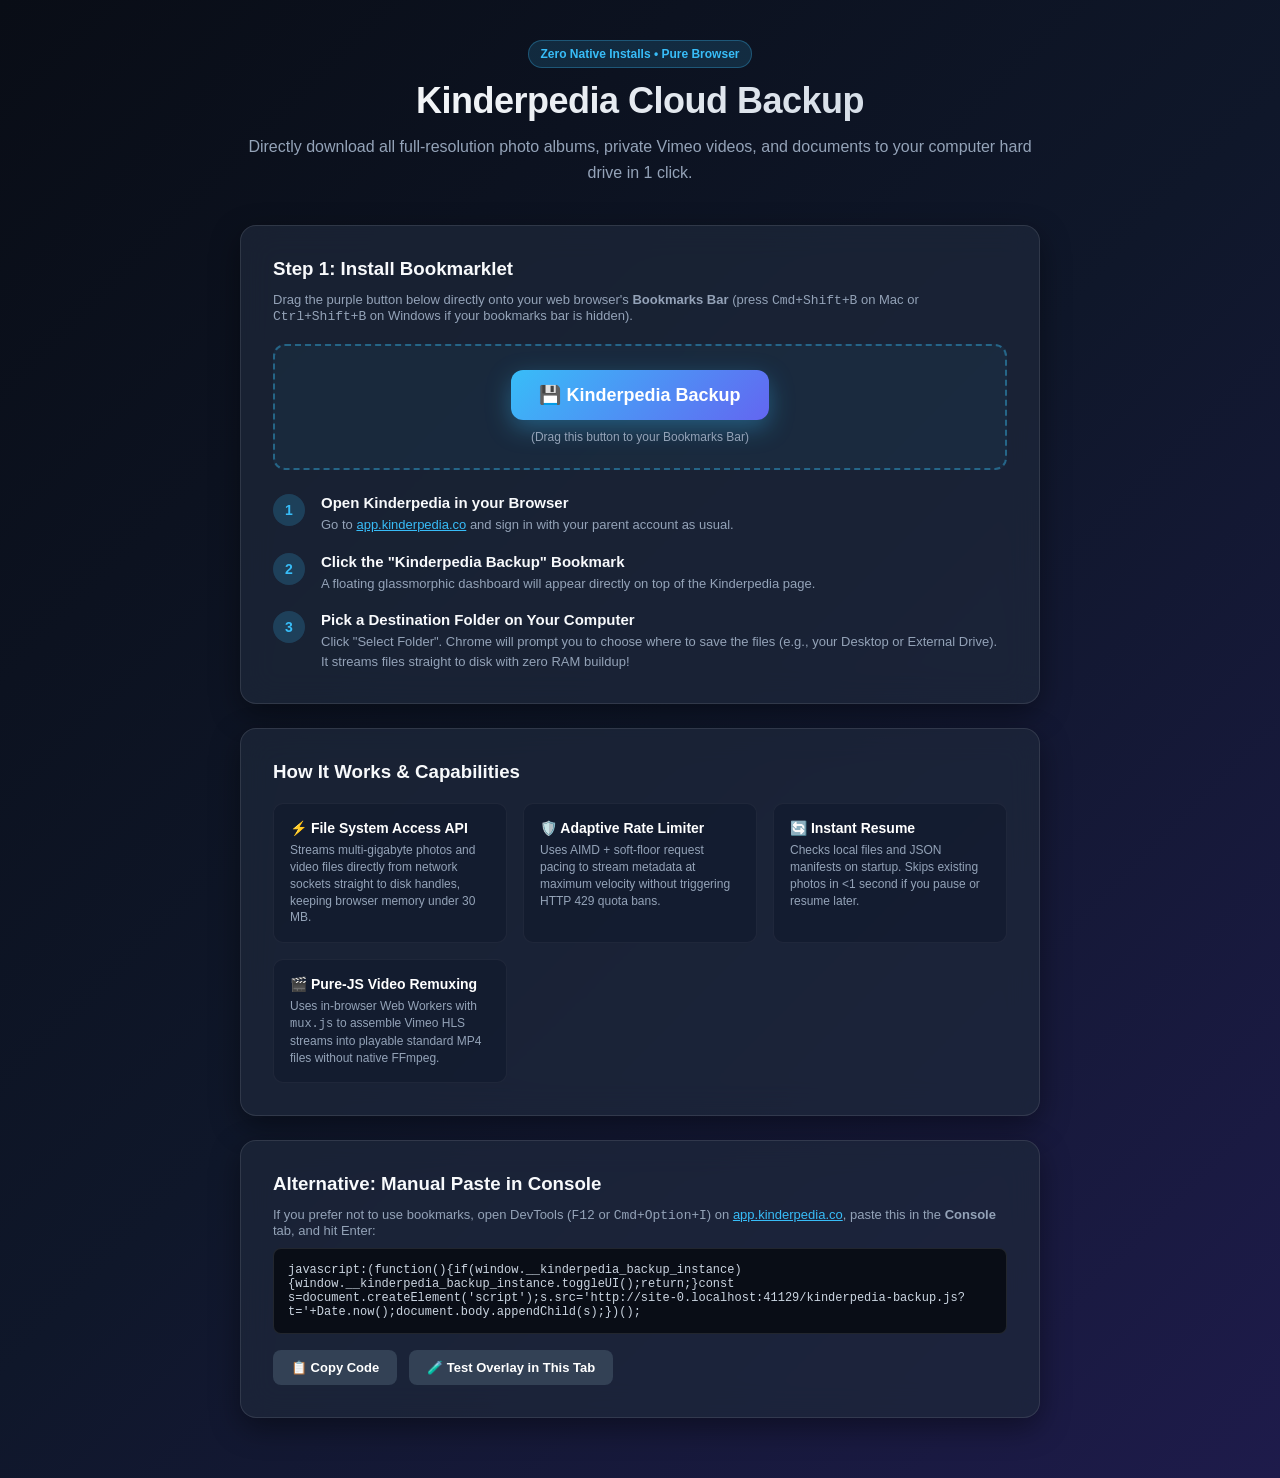
==== index.html @ d5bec0dd "Create index.html" ====
<!DOCTYPE html>
<html lang="en">
<head>
  <meta charset="UTF-8">
  <meta name="viewport" content="width=device-width, initial-scale=1.0">
  <title>Kinderpedia Cloud Backup — 1-Click Bookmarklet</title>
  <style>
    :root {
      --primary: #38bdf8;
      --primary-hover: #0284c7;
      --bg: #0f172a;
      --card-bg: rgba(30, 41, 59, 0.7);
      --border: rgba(255, 255, 255, 0.1);
      --text: #f8fafc;
      --text-muted: #94a3b8;
    }
    * { box-sizing: border-box; margin: 0; padding: 0; }
    body {
      font-family: -apple-system, BlinkMacSystemFont, "Segoe UI", Roboto, sans-serif;
      background: linear-gradient(135deg, #090d16 0%, #0f172a 50%, #1e1b4b 100%);
      color: var(--text);
      min-height: 100vh;
      display: flex;
      flex-direction: column;
      align-items: center;
      padding: 40px 20px;
    }
    .container {
      max-width: 800px;
      width: 100%;
    }
    header {
      text-align: center;
      margin-bottom: 40px;
    }
    .badge {
      display: inline-block;
      padding: 6px 12px;
      border-radius: 999px;
      background: rgba(56, 189, 248, 0.15);
      color: var(--primary);
      border: 1px solid rgba(56, 189, 248, 0.3);
      font-size: 12px;
      font-weight: 600;
      margin-bottom: 12px;
    }
    h1 {
      font-size: 36px;
      font-weight: 800;
      letter-spacing: -0.5px;
      margin-bottom: 12px;
      background: linear-gradient(90deg, #fff 0%, #cbd5e1 100%);
      -webkit-background-clip: text;
      -webkit-text-fill-color: transparent;
    }
    p.subtitle {
      font-size: 16px;
      color: var(--text-muted);
      line-height: 1.6;
    }
    .card {
      background: var(--card-bg);
      backdrop-filter: blur(16px);
      border: 1px solid var(--border);
      border-radius: 16px;
      padding: 32px;
      margin-bottom: 24px;
      box-shadow: 0 10px 30px rgba(0, 0, 0, 0.4);
    }
    .bookmark-cta {
      text-align: center;
      padding: 24px;
      background: rgba(56, 189, 248, 0.05);
      border: 2px dashed rgba(56, 189, 248, 0.4);
      border-radius: 12px;
      margin: 20px 0;
    }
    .bookmarklet-btn {
      display: inline-flex;
      align-items: center;
      gap: 10px;
      background: linear-gradient(135deg, #38bdf8 0%, #6366f1 100%);
      color: #fff;
      font-size: 18px;
      font-weight: 700;
      padding: 14px 28px;
      border-radius: 12px;
      text-decoration: none;
      box-shadow: 0 8px 24px rgba(56, 189, 248, 0.35);
      cursor: grab;
      user-select: none;
      transition: transform 0.15s ease, box-shadow 0.15s ease;
    }
    .bookmarklet-btn:hover {
      transform: translateY(-2px);
      box-shadow: 0 12px 32px rgba(56, 189, 248, 0.5);
    }
    .bookmarklet-btn:active {
      cursor: grabbing;
    }
    .steps {
      display: flex;
      flex-direction: column;
      gap: 18px;
      margin-top: 24px;
    }
    .step-item {
      display: flex;
      gap: 16px;
      align-items: flex-start;
    }
    .step-num {
      width: 32px;
      height: 32px;
      border-radius: 50%;
      background: rgba(56, 189, 248, 0.2);
      color: var(--primary);
      display: flex;
      align-items: center;
      justify-content: center;
      font-weight: 700;
      font-size: 14px;
      flex-shrink: 0;
    }
    .step-text h4 {
      font-size: 15px;
      font-weight: 600;
      margin-bottom: 4px;
    }
    .step-text p {
      font-size: 13px;
      color: var(--text-muted);
      line-height: 1.5;
    }
    .code-box {
      background: #090d16;
      border: 1px solid var(--border);
      border-radius: 8px;
      padding: 14px;
      font-family: ui-monospace, Menlo, monospace;
      font-size: 12px;
      color: #cbd5e1;
      overflow-x: auto;
      margin-top: 10px;
    }
    .features-grid {
      display: grid;
      grid-template-columns: repeat(auto-fit, minmax(220px, 1fr));
      gap: 16px;
      margin-top: 20px;
    }
    .feature-card {
      background: rgba(15, 23, 42, 0.5);
      border: 1px solid rgba(255, 255, 255, 0.05);
      padding: 16px;
      border-radius: 10px;
    }
    .feature-card h5 {
      font-size: 14px;
      color: #fff;
      margin-bottom: 6px;
      display: flex;
      align-items: center;
      gap: 6px;
    }
    .feature-card p {
      font-size: 12px;
      color: var(--text-muted);
      line-height: 1.4;
    }
    .test-actions {
      display: flex;
      gap: 12px;
      margin-top: 16px;
    }
    .btn {
      padding: 10px 18px;
      border-radius: 8px;
      font-weight: 600;
      font-size: 13px;
      border: none;
      cursor: pointer;
      transition: background 0.15s ease;
    }
    .btn-secondary {
      background: #334155;
      color: #fff;
    }
    .btn-secondary:hover {
      background: #475569;
    }
  </style>
</head>
<body>
  <div class="container">
    <header>
      <span class="badge">Zero Native Installs • Pure Browser</span>
      <h1>Kinderpedia Cloud Backup</h1>
      <p class="subtitle">Directly download all full-resolution photo albums, private Vimeo videos, and documents to your computer hard drive in 1 click.</p>
    </header>

    <div class="card">
      <h3 style="margin-bottom: 12px;">Step 1: Install Bookmarklet</h3>
      <p style="font-size: 13px; color: var(--text-muted);">
        Drag the purple button below directly onto your web browser's <b>Bookmarks Bar</b> (press <kbd>Cmd</kbd>+<kbd>Shift</kbd>+<kbd>B</kbd> on Mac or <kbd>Ctrl</kbd>+<kbd>Shift</kbd>+<kbd>B</kbd> on Windows if your bookmarks bar is hidden).
      </p>

      <div class="bookmark-cta">
        <a id="bookmarklet-link" class="bookmarklet-btn" href="#">
          💾 Kinderpedia Backup
        </a>
        <div style="font-size: 12px; color: var(--text-muted); margin-top: 10px;">
          (Drag this button to your Bookmarks Bar)
        </div>
      </div>

      <div class="steps">
        <div class="step-item">
          <div class="step-num">1</div>
          <div class="step-text">
            <h4>Open Kinderpedia in your Browser</h4>
            <p>Go to <a href="https://app.kinderpedia.co" target="_blank" style="color:var(--primary);">app.kinderpedia.co</a> and sign in with your parent account as usual.</p>
          </div>
        </div>

        <div class="step-item">
          <div class="step-num">2</div>
          <div class="step-text">
            <h4>Click the "Kinderpedia Backup" Bookmark</h4>
            <p>A floating glassmorphic dashboard will appear directly on top of the Kinderpedia page.</p>
          </div>
        </div>

        <div class="step-item">
          <div class="step-num">3</div>
          <div class="step-text">
            <h4>Pick a Destination Folder on Your Computer</h4>
            <p>Click "Select Folder". Chrome will prompt you to choose where to save the files (e.g., your Desktop or External Drive). It streams files straight to disk with zero RAM buildup!</p>
          </div>
        </div>
      </div>
    </div>

    <div class="card">
      <h3 style="margin-bottom: 12px;">How It Works & Capabilities</h3>
      <div class="features-grid">
        <div class="feature-card">
          <h5>⚡ File System Access API</h5>
          <p>Streams multi-gigabyte photos and video files directly from network sockets straight to disk handles, keeping browser memory under 30 MB.</p>
        </div>
        <div class="feature-card">
          <h5>🛡️ Adaptive Rate Limiter</h5>
          <p>Uses AIMD + soft-floor request pacing to stream metadata at maximum velocity without triggering HTTP 429 quota bans.</p>
        </div>
        <div class="feature-card">
          <h5>🔄 Instant Resume</h5>
          <p>Checks local files and JSON manifests on startup. Skips existing photos in &lt;1 second if you pause or resume later.</p>
        </div>
        <div class="feature-card">
          <h5>🎬 Pure-JS Video Remuxing</h5>
          <p>Uses in-browser Web Workers with <code>mux.js</code> to assemble Vimeo HLS streams into playable standard MP4 files without native FFmpeg.</p>
        </div>
      </div>
    </div>

    <div class="card">
      <h3 style="margin-bottom: 12px;">Alternative: Manual Paste in Console</h3>
      <p style="font-size: 13px; color: var(--text-muted); margin-bottom: 10px;">
        If you prefer not to use bookmarks, open DevTools (<kbd>F12</kbd> or <kbd>Cmd</kbd>+<kbd>Option</kbd>+<kbd>I</kbd>) on <a href="https://app.kinderpedia.co" target="_blank" style="color:var(--primary);">app.kinderpedia.co</a>, paste this in the <b>Console</b> tab, and hit Enter:
      </p>
      <div class="code-box" id="raw-code">
        // Generating bookmarklet code...
      </div>
      <div class="test-actions">
        <button id="copy-btn" class="btn btn-secondary">📋 Copy Code</button>
        <button id="launch-test-btn" class="btn btn-secondary">🧪 Test Overlay in This Tab</button>
      </div>
    </div>
  </div>

  <script>
    // Construct dynamic loader bookmarklet
    const currentOrigin = window.location.origin;
    const scriptUrl = new URL("kinderpedia-backup.js", window.location.href).href;

    const bookmarkletCode = `javascript:(function(){if(window.__kinderpedia_backup_instance){window.__kinderpedia_backup_instance.toggleUI();return;}const s=document.createElement('script');s.src='${scriptUrl}?t='+Date.now();document.body.appendChild(s);})();`;

    document.getElementById("bookmarklet-link").setAttribute("href", bookmarkletCode);
    document.getElementById("raw-code").textContent = bookmarkletCode;

    document.getElementById("copy-btn").addEventListener("click", () => {
      navigator.clipboard.writeText(bookmarkletCode).then(() => {
        alert("Bookmarklet code copied to clipboard! Paste it into Chrome Console on app.kinderpedia.co");
      });
    });

    document.getElementById("launch-test-btn").addEventListener("click", () => {
      const s = document.createElement("script");
      s.src = "kinderpedia-backup.js?t=" + Date.now();
      document.body.appendChild(s);
    });
  </script>
</body>
</html>
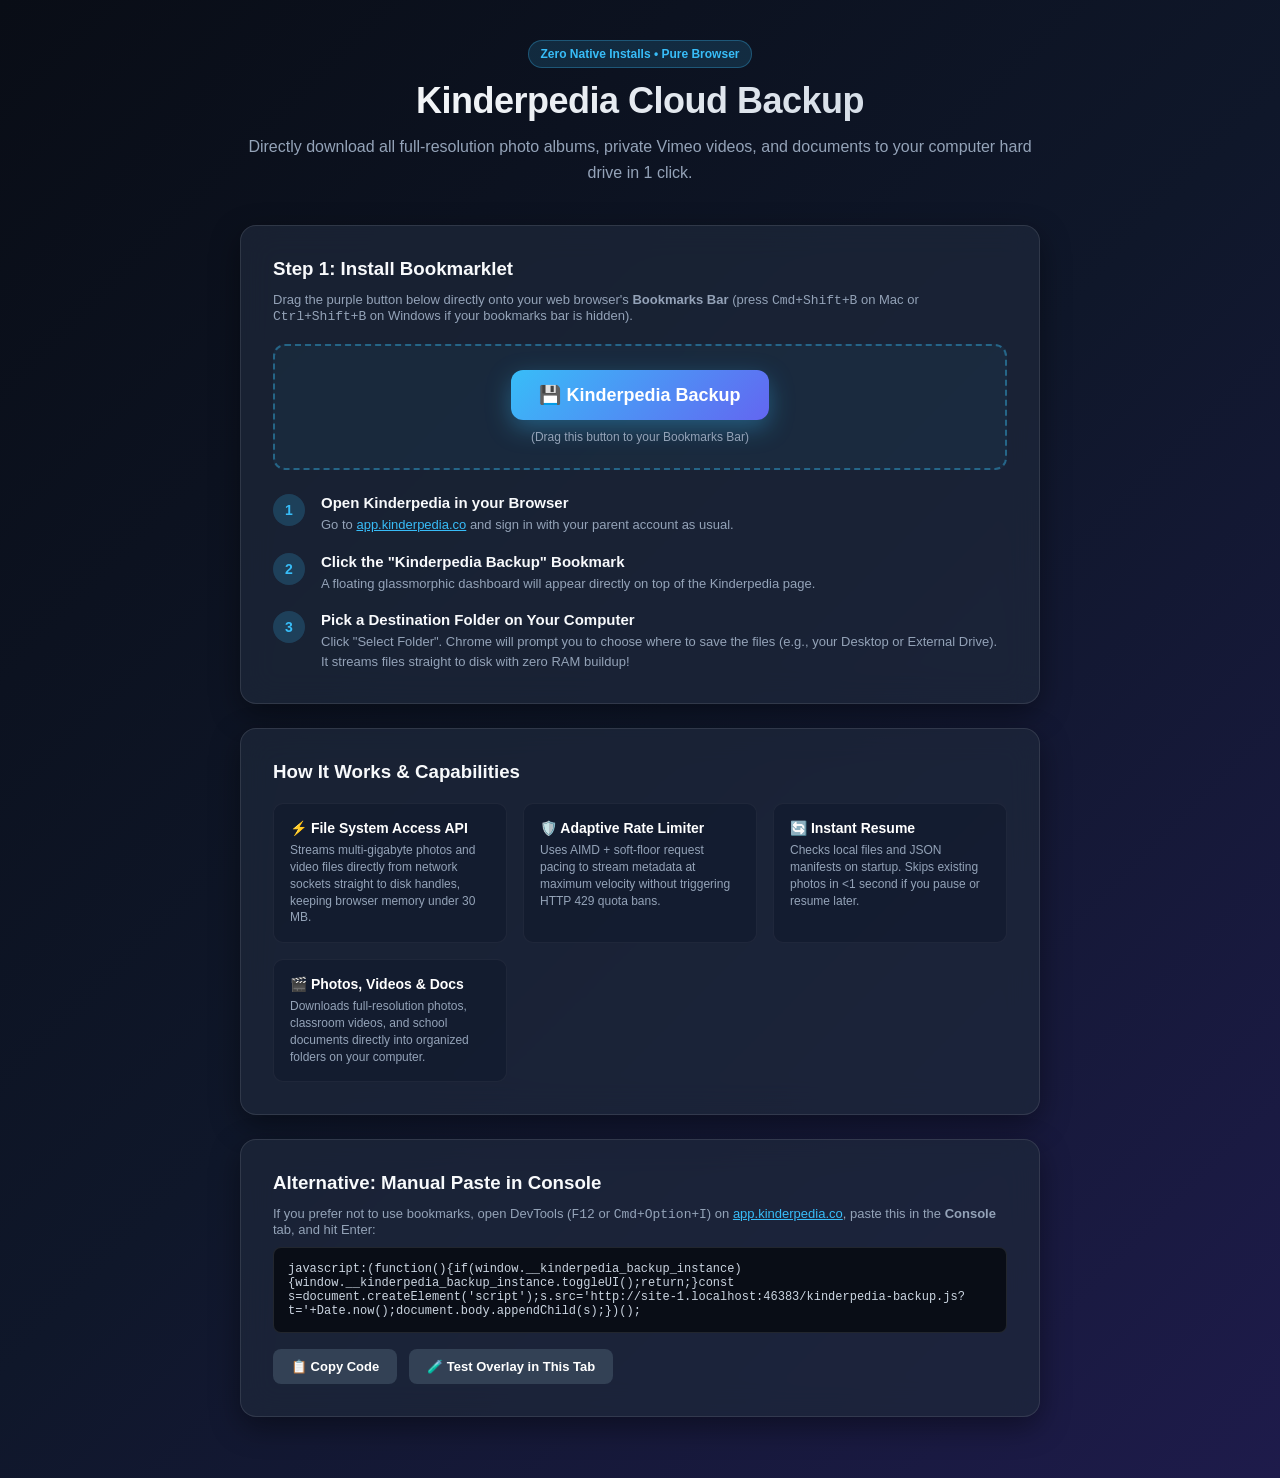
==== commit a538914b: "Add save icon favicon and polish page copy" ====
--- a/index.html
+++ b/index.html
@@ -4,6 +4,8 @@
   <meta charset="UTF-8">
   <meta name="viewport" content="width=device-width, initial-scale=1.0">
   <title>Kinderpedia Cloud Backup — 1-Click Bookmarklet</title>
+  <link rel="icon" type="image/svg+xml" href="favicon.svg">
+  <link rel="alternate icon" type="image/png" href="favicon.png">
   <style>
     :root {
       --primary: #38bdf8;
@@ -257,8 +259,8 @@
           <p>Checks local files and JSON manifests on startup. Skips existing photos in &lt;1 second if you pause or resume later.</p>
         </div>
         <div class="feature-card">
-          <h5>🎬 Pure-JS Video Remuxing</h5>
-          <p>Uses in-browser Web Workers with <code>mux.js</code> to assemble Vimeo HLS streams into playable standard MP4 files without native FFmpeg.</p>
+          <h5>🎬 Photos, Videos & Docs</h5>
+          <p>Downloads full-resolution photos, classroom videos, and school documents directly into organized folders on your computer.</p>
         </div>
       </div>
     </div>
